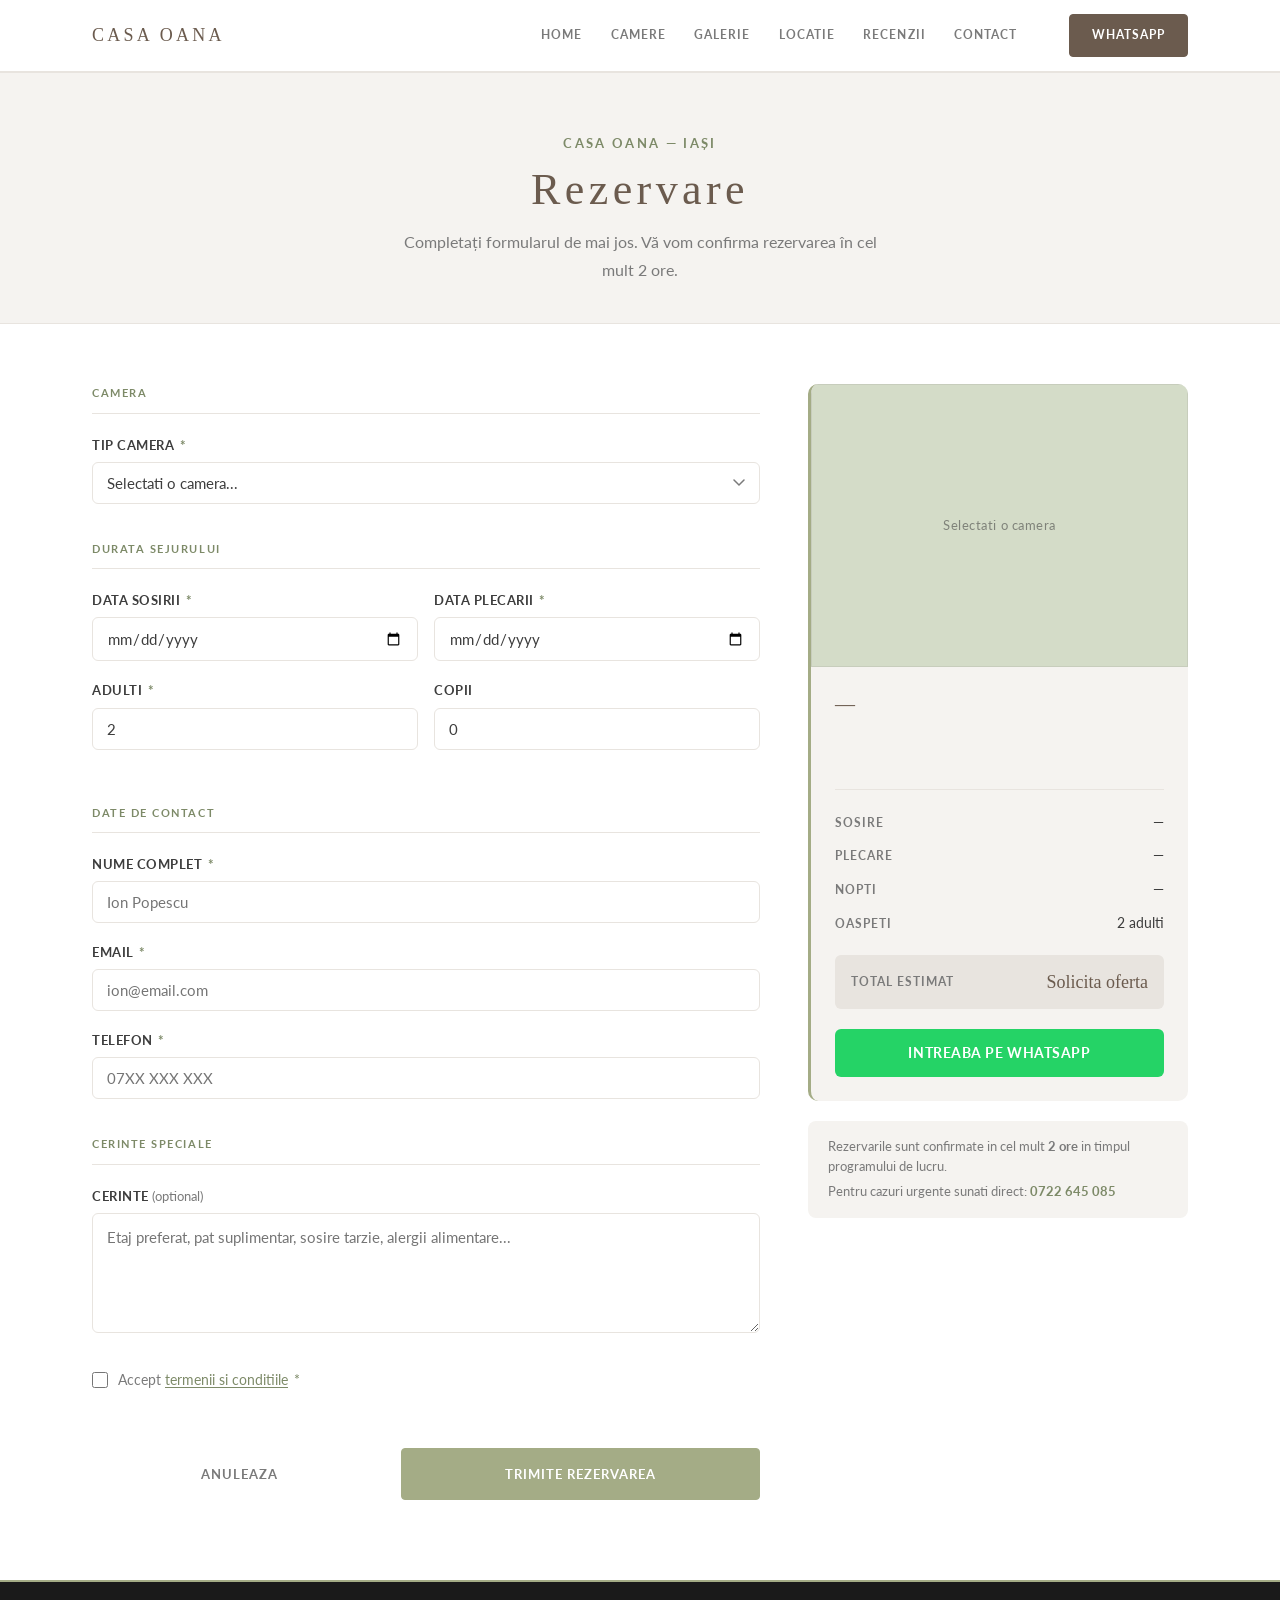
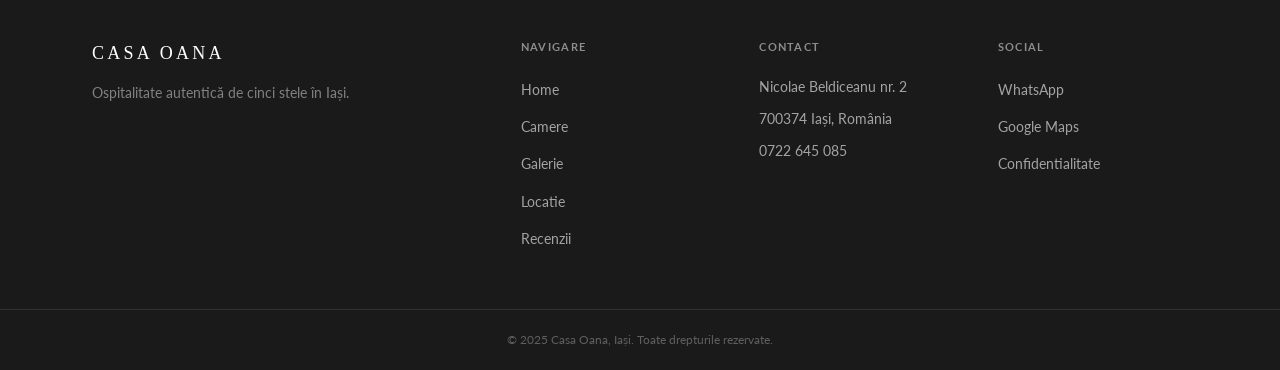
==== rezervare.html @ dd0b431b "Add separate booking page (rezervare.html) Two-column layout: form on the left, sticky summary panel" ====
<!DOCTYPE html>
<html lang="ro">
<head>
    <meta charset="UTF-8">
    <meta name="viewport" content="width=device-width, initial-scale=1.0">
    <title>Rezervare — Casa Oana, Iași</title>
    <meta name="description" content="Rezervați o cameră la Pensiunea Casa Oana din Iași. Completați formularul și vă vom contacta în cel mult 2 ore.">
    <meta name="robots" content="noindex">

    <link rel="preconnect" href="https://fonts.googleapis.com">
    <link rel="preconnect" href="https://fonts.gstatic.com" crossorigin>
    <link href="https://fonts.googleapis.com/css2?family=Lato:wght@300;400;700&display=swap" rel="stylesheet">

    <link rel="stylesheet" href="styles.css">
    <link rel="stylesheet" href="rezervare.css">
</head>
<body class="booking-page">

<!-- ================================================
     HEADER
     ================================================ -->
<header id="header" class="scrolled">
    <div class="header-inner">
        <a href="index.html" class="header-logo">CASA OANA</a>

        <button class="nav-toggle" id="navToggle" aria-label="Deschide meniu" aria-expanded="false">
            <span></span><span></span><span></span>
        </button>

        <nav class="header-nav" id="headerNav" aria-label="Navigare principală">
            <a href="index.html#home"       class="nav-link">Home</a>
            <a href="index.html#camere"     class="nav-link">Camere</a>
            <a href="index.html#galerie"    class="nav-link">Galerie</a>
            <a href="index.html#locatie"    class="nav-link">Locatie</a>
            <a href="index.html#recenzii"   class="nav-link">Recenzii</a>
            <a href="index.html#contact"    class="nav-link">Contact</a>
        </nav>

        <a href="https://wa.me/40722645085" class="btn btn-header"
           target="_blank" rel="noopener noreferrer">
            WhatsApp
        </a>
    </div>
</header>

<!-- ================================================
     PAGE HERO
     ================================================ -->
<section class="booking-hero">
    <div class="container">
        <p class="booking-hero-label">Casa Oana &mdash; Iași</p>
        <h1 class="booking-hero-title">Rezervare</h1>
        <p class="booking-hero-sub">Completați formularul de mai jos. Vă vom confirma rezervarea în cel mult 2 ore.</p>
    </div>
</section>

<!-- ================================================
     MAIN BOOKING LAYOUT
     ================================================ -->
<main class="booking-main">
    <div class="container booking-layout">

        <!-- LEFT: Form -->
        <div class="booking-form-col">
            <form id="bookingForm" class="booking-form-full" novalidate>

                <fieldset class="form-section">
                    <legend class="form-section-legend">Camera</legend>

                    <div class="field-group">
                        <label class="field-label" for="f-room">Tip camera <span class="req">*</span></label>
                        <select id="f-room" name="room" required>
                            <option value="">Selectati o camera...</option>
                            <option value="Cameră Dublă Clasică">Cameră Dublă Clasică</option>
                            <option value="Cameră Dublă Deluxe">Cameră Dublă Deluxe</option>
                            <option value="Cameră Familială">Cameră Familială</option>
                            <option value="Suite Premium">Suite Premium</option>
                        </select>
                        <span class="field-err" role="alert"></span>
                    </div>
                </fieldset>

                <fieldset class="form-section">
                    <legend class="form-section-legend">Durata sejurului</legend>

                    <div class="field-row">
                        <div class="field-group">
                            <label class="field-label" for="f-checkin">Data sosirii <span class="req">*</span></label>
                            <input type="date" id="f-checkin" name="checkin" required>
                            <span class="field-err" role="alert"></span>
                        </div>
                        <div class="field-group">
                            <label class="field-label" for="f-checkout">Data plecarii <span class="req">*</span></label>
                            <input type="date" id="f-checkout" name="checkout" required>
                            <span class="field-err" role="alert"></span>
                        </div>
                    </div>

                    <div class="field-row">
                        <div class="field-group">
                            <label class="field-label" for="f-adults">Adulti <span class="req">*</span></label>
                            <input type="number" id="f-adults" name="adults" min="1" max="6" value="2" required>
                            <span class="field-err" role="alert"></span>
                        </div>
                        <div class="field-group">
                            <label class="field-label" for="f-children">Copii</label>
                            <input type="number" id="f-children" name="children" min="0" max="6" value="0">
                        </div>
                    </div>
                </fieldset>

                <fieldset class="form-section">
                    <legend class="form-section-legend">Date de contact</legend>

                    <div class="field-group">
                        <label class="field-label" for="f-name">Nume complet <span class="req">*</span></label>
                        <input type="text" id="f-name" name="name" placeholder="Ion Popescu" required autocomplete="name">
                        <span class="field-err" role="alert"></span>
                    </div>

                    <div class="field-group">
                        <label class="field-label" for="f-email">Email <span class="req">*</span></label>
                        <input type="email" id="f-email" name="email" placeholder="ion@email.com" required autocomplete="email">
                        <span class="field-err" role="alert"></span>
                    </div>

                    <div class="field-group">
                        <label class="field-label" for="f-phone">Telefon <span class="req">*</span></label>
                        <input type="tel" id="f-phone" name="phone" placeholder="07XX XXX XXX" required autocomplete="tel">
                        <span class="field-err" role="alert"></span>
                    </div>
                </fieldset>

                <fieldset class="form-section">
                    <legend class="form-section-legend">Cerinte speciale</legend>

                    <div class="field-group">
                        <label class="field-label" for="f-requests">Cerinte <span class="opt">(optional)</span></label>
                        <textarea id="f-requests" name="requests" rows="4"
                            placeholder="Etaj preferat, pat suplimentar, sosire tarzie, alergii alimentare..."></textarea>
                    </div>
                </fieldset>

                <div class="field-group field-check">
                    <input type="checkbox" id="f-terms" name="terms" required>
                    <label for="f-terms">
                        Accept <a href="index.html#privacy">termenii si conditiile</a> <span class="req">*</span>
                    </label>
                    <span class="field-err" role="alert"></span>
                </div>

                <div class="booking-form-actions">
                    <a href="index.html" class="btn btn-ghost">Anuleaza</a>
                    <button type="submit" class="btn btn-primary">Trimite Rezervarea</button>
                </div>

            </form>
        </div>

        <!-- RIGHT: Sticky summary -->
        <aside class="booking-summary-col" aria-label="Sumar rezervare">
            <div class="booking-summary" id="bookingSummary">

                <!-- Room visual -->
                <div class="summary-room-visual" id="summaryRoomVisual">
                    <div class="img-placeholder summary-placeholder ph-green-light" id="summaryRoomImg">
                        <span id="summaryRoomImgLabel">Selectati o camera</span>
                    </div>
                </div>

                <div class="summary-body">
                    <h3 class="summary-room-name" id="summaryRoomName">—</h3>
                    <p class="summary-room-desc" id="summaryRoomDesc"></p>

                    <div class="summary-divider"></div>

                    <dl class="summary-details" id="summaryDetails">
                        <div class="summary-row" id="summaryCheckinRow">
                            <dt>Sosire</dt>
                            <dd id="summaryCheckin">—</dd>
                        </div>
                        <div class="summary-row" id="summaryCheckoutRow">
                            <dt>Plecare</dt>
                            <dd id="summaryCheckout">—</dd>
                        </div>
                        <div class="summary-row" id="summaryNightsRow">
                            <dt>Nopti</dt>
                            <dd id="summaryNights">—</dd>
                        </div>
                        <div class="summary-row" id="summaryGuestsRow">
                            <dt>Oaspeti</dt>
                            <dd id="summaryGuests">2 adulti</dd>
                        </div>
                    </dl>

                    <div class="summary-price-row">
                        <span class="summary-price-label">Total estimat</span>
                        <span class="summary-price-value" id="summaryPrice">Solicita oferta</span>
                    </div>

                    <a href="https://wa.me/40722645085" class="btn btn-wa" id="summaryWaBtn"
                       target="_blank" rel="noopener noreferrer">
                        Intreaba pe WhatsApp
                    </a>
                </div>
            </div>

            <div class="summary-note">
                <p>Rezervarile sunt confirmate in cel mult <strong>2 ore</strong> in timpul programului de lucru.</p>
                <p>Pentru cazuri urgente sunati direct: <a href="tel:+40722645085">0722 645 085</a></p>
            </div>
        </aside>

    </div>
</main>

<!-- ================================================
     SUCCESS OVERLAY
     ================================================ -->
<div class="booking-success-overlay" id="bookingSuccess" hidden>
    <div class="booking-success-box">
        <div class="success-mark">&#10003;</div>
        <h2 class="success-heading">Cererea a fost trimisa.</h2>
        <p class="success-body">
            Va multumim. Veti fi contactat in cel mult 2 ore pentru confirmarea rezervarii.
            O fereastra WhatsApp s-a deschis cu detaliile rezervarii.
        </p>
        <a href="index.html" class="btn btn-outline">Inapoi la pagina principala</a>
    </div>
</div>

<!-- ================================================
     FOOTER
     ================================================ -->
<footer id="contact" class="footer">
    <div class="container footer-inner">
        <div class="footer-brand">
            <span class="footer-logo">CASA OANA</span>
            <p class="footer-tagline">Ospitalitate autentică de cinci stele în Iași.</p>
        </div>

        <div class="footer-col">
            <h4 class="footer-heading">Navigare</h4>
            <ul class="footer-links">
                <li><a href="index.html#home">Home</a></li>
                <li><a href="index.html#camere">Camere</a></li>
                <li><a href="index.html#galerie">Galerie</a></li>
                <li><a href="index.html#locatie">Locatie</a></li>
                <li><a href="index.html#recenzii">Recenzii</a></li>
            </ul>
        </div>

        <div class="footer-col">
            <h4 class="footer-heading">Contact</h4>
            <address class="footer-contact-info">
                <p>Nicolae Beldiceanu nr. 2</p>
                <p>700374 Iași, România</p>
                <p><a href="tel:+40722645085">0722 645 085</a></p>
            </address>
        </div>

        <div class="footer-col">
            <h4 class="footer-heading">Social</h4>
            <ul class="footer-links">
                <li>
                    <a href="https://wa.me/40722645085" target="_blank" rel="noopener noreferrer">WhatsApp</a>
                </li>
                <li>
                    <a href="https://maps.google.com/?q=Nicolae+Beldiceanu+2,+Iasi" target="_blank" rel="noopener noreferrer">Google Maps</a>
                </li>
                <li><a href="index.html#privacy">Confidentialitate</a></li>
            </ul>
        </div>
    </div>

    <div class="footer-bottom">
        <div class="container">
            <p>&copy; 2025 Casa Oana, Iași. Toate drepturile rezervate.</p>
        </div>
    </div>
</footer>

<script src="rezervare.js"></script>
</body>
</html>
---- styles.css ----
/* ================================================
   CSS Custom Properties
   ================================================ */
:root {
    /* Colors */
    --white:        #FFFFFF;
    --grey-light:   #F5F3F0;
    --beige:        #E8E4DF;
    --green:        #A4AC86;
    --green-light:  #D4DCC8;
    --green-dark:   #7d8a68;
    --brown:        #6B5B4E;
    --brown-dark:   #4d3f34;
    --text-dark:    #3D3D3D;
    --text-mid:     #7A7A7A;
    --gold:         #D4AF7A;

    /* Typography */
    --font-serif:   Georgia, 'Times New Roman', serif;
    --font-sans:    'Lato', 'Open Sans', sans-serif;

    /* Spacing */
    --section-pad:  100px;
    --container:    1160px;
    --header-h:     72px;

    /* Transitions */
    --ease:         0.3s ease;
}

/* ================================================
   Reset & Base
   ================================================ */
*, *::before, *::after { box-sizing: border-box; margin: 0; padding: 0; }
html { scroll-behavior: smooth; font-size: 16px; }
body {
    font-family: var(--font-sans);
    font-size: 16px;
    line-height: 1.7;
    color: var(--text-dark);
    background: var(--white);
    -webkit-font-smoothing: antialiased;
}
img { max-width: 100%; height: auto; display: block; }
a   { color: inherit; text-decoration: none; }
ul  { list-style: none; }
address { font-style: normal; }
blockquote { quotes: none; }

/* ================================================
   Typography Scale
   ================================================ */
h1 {
    font-family: var(--font-serif);
    font-size: clamp(36px, 5vw, 52px);
    font-weight: 400;
    line-height: 1.1;
    letter-spacing: 0.12em;
    color: var(--brown);
}
h2 {
    font-family: var(--font-serif);
    font-size: clamp(26px, 3.5vw, 36px);
    font-weight: 400;
    line-height: 1.2;
    color: var(--brown);
}
h3 {
    font-family: var(--font-serif);
    font-size: clamp(18px, 2vw, 24px);
    font-weight: 500;
    line-height: 1.3;
    color: var(--brown);
}
h4 {
    font-family: var(--font-sans);
    font-size: 14px;
    font-weight: 700;
    text-transform: uppercase;
    letter-spacing: 0.1em;
    color: var(--text-dark);
}
p { color: var(--text-mid); }

/* Section headings */
.section-heading { text-align: center; }
.section-divider {
    width: 40px;
    height: 1px;
    background: var(--green);
    margin: 20px auto 32px;
}
.section-lead {
    font-size: 17px;
    max-width: 640px;
    margin: 0 auto 56px;
    color: var(--text-mid);
}

/* ================================================
   Layout
   ================================================ */
.container {
    max-width: var(--container);
    margin: 0 auto;
    padding: 0 32px;
}
.section-pad { padding: var(--section-pad) 0; }
.bg-white    { background: var(--white); }
.bg-light    { background: var(--grey-light); }
.text-center { text-align: center; }

/* ================================================
   Buttons
   ================================================ */
.btn {
    display: inline-flex;
    align-items: center;
    justify-content: center;
    gap: 8px;
    font-family: var(--font-sans);
    font-size: 13px;
    font-weight: 700;
    letter-spacing: 0.08em;
    text-transform: uppercase;
    text-decoration: none;
    cursor: pointer;
    border-radius: 4px;
    border: 1px solid transparent;
    padding: 14px 32px;
    transition: background var(--ease), color var(--ease), border-color var(--ease);
    white-space: nowrap;
}

/* Primary: verde natural fill */
.btn-primary {
    background: var(--green);
    color: var(--white);
    border-color: var(--green);
}
.btn-primary:hover {
    background: var(--green-dark);
    border-color: var(--green-dark);
}

/* Outline: verde natural border, transparent fill */
.btn-outline {
    background: transparent;
    color: var(--green);
    border-color: var(--green);
}
.btn-outline:hover {
    background: var(--green-light);
    color: var(--brown);
    border-color: var(--green);
}

/* Ghost: no border, text only */
.btn-ghost {
    background: transparent;
    color: var(--text-mid);
    border-color: transparent;
    padding-left: 0;
    padding-right: 0;
}
.btn-ghost:hover { color: var(--green); }

/* Header button — maro elegant */
.btn-header {
    background: var(--brown);
    color: var(--white);
    border-color: var(--brown);
    padding: 10px 22px;
    font-size: 12px;
    flex-shrink: 0;
}
.btn-header:hover { background: var(--brown-dark); border-color: var(--brown-dark); }

/* CTA section buttons */
.btn-cta-white {
    background: var(--white);
    color: var(--brown);
    border-color: var(--white);
    display: inline-flex;
    align-items: center;
    justify-content: center;
    font-family: var(--font-sans);
    font-size: 13px;
    font-weight: 700;
    letter-spacing: 0.08em;
    text-transform: uppercase;
    padding: 14px 32px;
    border-radius: 4px;
    cursor: pointer;
    transition: background var(--ease), color var(--ease);
}
.btn-cta-white:hover { background: var(--green-light); }

.btn-cta-outline {
    background: transparent;
    color: var(--white);
    border: 1px solid rgba(255,255,255,0.6);
    display: inline-flex;
    align-items: center;
    justify-content: center;
    font-family: var(--font-sans);
    font-size: 13px;
    font-weight: 700;
    letter-spacing: 0.08em;
    text-transform: uppercase;
    padding: 14px 32px;
    border-radius: 4px;
    text-decoration: none;
    transition: border-color var(--ease), background var(--ease);
}
.btn-cta-outline:hover { border-color: var(--white); background: rgba(255,255,255,0.08); }

.btn-full { width: 100%; }

/* ================================================
   Image Placeholders — base + color variants
   ================================================ */
.img-placeholder {
    background: var(--grey-light);
    display: flex;
    align-items: center;
    justify-content: center;
    width: 100%;
    border: 0.5px solid rgba(123,123,123,0.15);
}
.img-placeholder span {
    font-family: var(--font-sans);
    font-size: 16px;
    font-weight: 400;
    color: rgba(0,0,0,0.35);
    letter-spacing: 0.04em;
    user-select: none;
    opacity: 0.7;
    transition: opacity var(--ease);
}
.img-placeholder:hover span { opacity: 0.9; }

/* Color variants */
.ph-green-light { background: #D4DCC8; }
.ph-green-light span { color: rgba(61,61,61,0.8); }

.ph-brown { background: #6B5B4E; }
.ph-brown span { color: rgba(255,255,255,0.8); }

.ph-green { background: #A4AC86; }
.ph-green span { color: rgba(255,255,255,0.85); }

.ph-black { background: #1A1A1A; }
.ph-black span { color: rgba(255,255,255,0.75); }

.ph-black-gold { background: #1A1A1A; }
.ph-black-gold span { color: rgba(212,175,122,0.8); }

/* ================================================
   Header
   ================================================ */
#header {
    position: fixed;
    top: 0; left: 0; right: 0;
    z-index: 900;
    height: var(--header-h);
    background: var(--white);
    border-bottom: 1px solid var(--beige);
    transition: box-shadow var(--ease);
}
#header.scrolled { box-shadow: 0 2px 12px rgba(0,0,0,0.07); }

.header-inner {
    max-width: var(--container);
    margin: 0 auto;
    padding: 0 32px;
    height: 100%;
    display: flex;
    align-items: center;
    gap: 40px;
}

.header-logo {
    font-family: var(--font-serif);
    font-size: 18px;
    font-weight: 400;
    letter-spacing: 0.18em;
    color: var(--brown);
    text-decoration: none;
    flex-shrink: 0;
}

.header-nav {
    display: flex;
    align-items: center;
    gap: 4px;
    margin-left: auto;
}
.header-nav .nav-link {
    font-family: var(--font-sans);
    font-size: 12px;
    font-weight: 700;
    letter-spacing: 0.09em;
    text-transform: uppercase;
    color: var(--text-mid);
    padding: 8px 12px;
    border-radius: 3px;
    transition: color var(--ease), background var(--ease);
}
.header-nav .nav-link:hover,
.header-nav .nav-link.active { color: var(--green); }

/* Mobile toggle */
.nav-toggle {
    display: none;
    flex-direction: column;
    gap: 5px;
    background: none;
    border: none;
    cursor: pointer;
    padding: 8px;
    margin-left: auto;
}
.nav-toggle span {
    display: block;
    width: 22px;
    height: 1.5px;
    background: var(--brown);
    border-radius: 1px;
    transition: all var(--ease);
}
.nav-toggle.open span:nth-child(1) { transform: translateY(6.5px) rotate(45deg); }
.nav-toggle.open span:nth-child(2) { opacity: 0; }
.nav-toggle.open span:nth-child(3) { transform: translateY(-6.5px) rotate(-45deg); }

/* ================================================
   Hero
   ================================================ */
.hero {
    padding-top: calc(var(--header-h) + 72px);
    padding-bottom: 100px;
    background: var(--white);
}
.hero-inner {
    display: grid;
    grid-template-columns: 1fr 480px;
    gap: 80px;
    align-items: center;
}

.hero-label {
    font-size: 12px;
    font-weight: 700;
    letter-spacing: 0.15em;
    text-transform: uppercase;
    color: var(--gold);
    margin-bottom: 20px;
}
.hero-title {
    margin-bottom: 16px;
}
.hero-subtitle {
    font-family: var(--font-serif);
    font-size: clamp(17px, 2vw, 22px);
    font-weight: 400;
    color: var(--text-mid);
    margin-bottom: 24px;
    line-height: 1.5;
}
.hero-desc {
    font-size: 16px;
    color: var(--text-mid);
    margin-bottom: 40px;
    max-width: 460px;
}
.hero-actions {
    display: flex;
    align-items: center;
    gap: 24px;
    margin-bottom: 48px;
}

.hero-rating {
    display: flex;
    align-items: baseline;
    gap: 10px;
    padding-top: 32px;
    border-top: 1px solid var(--beige);
    max-width: 320px;
}
.rating-number {
    font-family: var(--font-serif);
    font-size: 48px;
    font-weight: 400;
    color: var(--green);
    line-height: 1;
}
.rating-slash {
    font-family: var(--font-serif);
    font-size: 22px;
    color: var(--text-mid);
}
.rating-meta {
    display: flex;
    flex-direction: column;
    gap: 2px;
}
.rating-label {
    font-size: 13px;
    color: var(--text-mid);
}

.hero-placeholder {
    aspect-ratio: 5/4;
    border-radius: 2px;
}

/* ================================================
   Welcome — verde deschis background
   ================================================ */
.welcome {
    background: var(--green-light);
}
.welcome-inner {
    max-width: 800px;
    margin: 0 auto;
    text-align: center;
}
.welcome .section-heading {
    color: var(--green);
}
.welcome-divider {
    width: 40px;
    height: 1px;
    background: var(--green);
    margin: 20px auto 40px;
}
.welcome-body {
    text-align: left;
    display: flex;
    flex-direction: column;
    gap: 20px;
}
.welcome-body p { font-size: 16px; line-height: 1.8; color: var(--text-dark); }

/* ================================================
   Rooms
   ================================================ */
.rooms-grid {
    display: grid;
    grid-template-columns: repeat(2, 1fr);
    gap: 48px;
    margin-top: 8px;
}

.room-card {
    background: var(--white);
    border: 1px solid var(--green-light);
    transition: border-color var(--ease), box-shadow var(--ease);
}
.room-card:hover {
    border-color: var(--green);
    box-shadow: 0 4px 20px rgba(164,172,134,0.15);
}

.room-placeholder { aspect-ratio: 10/7; }

.room-body { padding: 28px 28px 32px; }
.room-name {
    font-family: var(--font-serif);
    font-size: 20px;
    font-weight: 500;
    color: var(--green);
    margin-bottom: 14px;
    letter-spacing: 0.02em;
}
.room-desc {
    font-size: 15px;
    color: var(--text-mid);
    line-height: 1.75;
    margin-bottom: 20px;
}

.room-facilities {
    list-style: none;
    display: flex;
    flex-direction: column;
    gap: 6px;
    margin-bottom: 28px;
    padding-top: 18px;
    border-top: 1px solid var(--green-light);
}
.room-facilities li {
    font-size: 13px;
    color: var(--text-mid);
    padding-left: 14px;
    position: relative;
}
.room-facilities li::before {
    content: '';
    position: absolute;
    left: 0;
    top: 9px;
    width: 4px;
    height: 1px;
    background: var(--green);
}

.room-footer {
    display: flex;
    align-items: center;
    justify-content: space-between;
    gap: 16px;
    padding-top: 20px;
    border-top: 1px solid var(--green-light);
}
.room-price {
    font-family: var(--font-serif);
    font-size: 15px;
    color: var(--text-mid);
}

/* ================================================
   Gallery — alb
   ================================================ */
.galerie {
    background: var(--white);
}
.gallery-grid {
    display: grid;
    grid-template-columns: repeat(3, 1fr);
    gap: 20px;
}

.gallery-item {
    position: relative;
    cursor: pointer;
    overflow: hidden;
    border: 1px solid var(--beige);
}
.gallery-item:focus { outline: 2px solid var(--green); outline-offset: 2px; }
.gallery-placeholder { aspect-ratio: 4/3; }

.gallery-overlay {
    position: absolute;
    inset: 0;
    background: rgba(164,172,134,0);
    display: flex;
    align-items: center;
    justify-content: center;
    transition: background var(--ease);
}
.gallery-zoom {
    color: var(--white);
    font-size: 32px;
    font-weight: 300;
    opacity: 0;
    transition: opacity var(--ease);
    line-height: 1;
}
.gallery-item:hover .gallery-overlay { background: rgba(164,172,134,0.6); }
.gallery-item:hover .gallery-zoom    { opacity: 1; }

/* ================================================
   Facilities — verde borduri
   ================================================ */
.amenities-grid {
    display: grid;
    grid-template-columns: repeat(3, 1fr);
    gap: 0;
    border-top: 0.5px solid var(--green);
    border-left: 0.5px solid var(--green);
}
.amenity-card {
    padding: 28px 24px;
    border-bottom: 0.5px solid var(--green);
    border-right: 0.5px solid var(--green);
    transition: background var(--ease);
}
.amenity-card:hover { background: var(--green-light); }
.amenity-name {
    font-size: 13px;
    font-weight: 700;
    text-transform: uppercase;
    letter-spacing: 0.08em;
    color: var(--green);
    margin-bottom: 8px;
}
.amenity-desc { font-size: 14px; color: var(--text-mid); line-height: 1.6; }

/* ================================================
   Location
   ================================================ */
.location-grid {
    display: grid;
    grid-template-columns: 1fr 1fr;
    gap: 64px;
    align-items: start;
}
.location-info { display: flex; flex-direction: column; gap: 36px; }
.location-heading {
    font-family: var(--font-serif);
    font-size: 18px;
    font-weight: 500;
    color: var(--brown);
    margin-bottom: 12px;
    letter-spacing: 0.02em;
}
.location-address p { font-size: 15px; color: var(--text-mid); margin-bottom: 6px; }
.location-phone a { color: var(--brown); font-weight: 700; font-size: 16px; }
.location-hours  { font-size: 13px; color: var(--text-mid); }

.distances-list { display: flex; flex-direction: column; gap: 0; }
.distances-list li {
    display: flex;
    justify-content: space-between;
    align-items: center;
    padding: 10px 0;
    border-bottom: 1px solid var(--beige);
    font-size: 14px;
}
.dist-place { color: var(--text-mid); }
.dist-value { font-weight: 700; color: var(--brown); }

.location-map-btn { align-self: flex-start; }

.location-map {
    border: 1px solid var(--beige);
    overflow: hidden;
    height: 420px;
}
.location-map iframe { width: 100%; height: 100%; border: none; display: block; }

/* ================================================
   Reviews — verde deschis carduri
   ================================================ */
.reviews-grid {
    display: grid;
    grid-template-columns: repeat(2, 1fr);
    gap: 24px;
}
.review-card {
    background: var(--green-light);
    padding: 32px;
    transition: box-shadow var(--ease);
}
.review-card:hover { box-shadow: 0 2px 16px rgba(164,172,134,0.2); }

.review-stars {
    color: var(--green);
    font-size: 16px;
    letter-spacing: 2px;
    margin-bottom: 16px;
}
.review-text {
    font-family: var(--font-serif);
    font-size: 15px;
    color: var(--brown);
    line-height: 1.75;
    font-style: italic;
    margin-bottom: 20px;
}
.review-author {
    font-size: 13px;
    font-weight: 700;
    text-transform: uppercase;
    letter-spacing: 0.08em;
    color: var(--text-mid);
}

/* ================================================
   CTA Section — verde natural background
   ================================================ */
.cta-section {
    background: var(--green);
    padding: 80px 32px;
}
.cta-inner { text-align: center; max-width: var(--container); margin: 0 auto; }
.cta-heading {
    font-family: var(--font-serif);
    font-size: clamp(24px, 3.5vw, 36px);
    font-weight: 400;
    color: var(--white);
    margin-bottom: 16px;
}
.cta-sub {
    font-size: 16px;
    color: rgba(255,255,255,0.82);
    margin-bottom: 40px;
    max-width: 560px;
    margin-left: auto;
    margin-right: auto;
}
.cta-actions {
    display: flex;
    gap: 16px;
    justify-content: center;
    flex-wrap: wrap;
}

/* ================================================
   Footer — negru, bordura verde
   ================================================ */
.footer {
    background: #1A1A1A;
    border-top: 2px solid var(--green);
}
.footer-inner {
    display: grid;
    grid-template-columns: 2fr 1fr 1fr 1fr;
    gap: 48px;
    padding-top: 56px;
    padding-bottom: 48px;
}
.footer-logo {
    font-family: var(--font-serif);
    font-size: 18px;
    font-weight: 400;
    letter-spacing: 0.18em;
    color: var(--white);
    display: block;
    margin-bottom: 12px;
}
.footer-tagline { font-size: 14px; color: rgba(255,255,255,0.45); }

.footer-heading {
    font-size: 11px;
    font-weight: 700;
    letter-spacing: 0.12em;
    text-transform: uppercase;
    color: rgba(255,255,255,0.5);
    margin-bottom: 18px;
}
.footer-links li { margin-bottom: 10px; }
.footer-links a {
    font-size: 14px;
    color: rgba(255,255,255,0.6);
    transition: color var(--ease);
}
.footer-links a:hover { color: var(--white); }
.footer-contact-info p { font-size: 14px; color: rgba(255,255,255,0.6); margin-bottom: 8px; }
.footer-contact-info a { color: rgba(255,255,255,0.6); transition: color var(--ease); }
.footer-contact-info a:hover { color: var(--white); }

.footer-bottom {
    border-top: 1px solid rgba(255,255,255,0.1);
    padding: 20px 32px;
}
.footer-bottom p {
    font-size: 12px;
    color: rgba(255,255,255,0.3);
    max-width: var(--container);
    margin: 0 auto;
    text-align: center;
}

/* ================================================
   Booking Modal
   ================================================ */
.modal-overlay {
    position: fixed;
    inset: 0;
    background: rgba(0,0,0,0.5);
    z-index: 1000;
    display: flex;
    align-items: center;
    justify-content: center;
    padding: 20px;
    opacity: 0;
    pointer-events: none;
    transition: opacity var(--ease);
}
.modal-overlay.active {
    opacity: 1;
    pointer-events: all;
}

.modal-box {
    background: var(--white);
    max-width: 500px;
    width: 100%;
    max-height: 92vh;
    overflow-y: auto;
    padding: 48px 40px;
    position: relative;
    transform: translateY(16px);
    transition: transform var(--ease);
}
.modal-overlay.active .modal-box { transform: translateY(0); }

.modal-close {
    position: absolute;
    top: 16px; right: 20px;
    background: none;
    border: none;
    font-size: 28px;
    cursor: pointer;
    color: var(--text-mid);
    line-height: 1;
    transition: color var(--ease);
    padding: 4px 8px;
}
.modal-close:hover { color: var(--green); }

.modal-heading {
    font-family: var(--font-serif);
    font-size: 26px;
    font-weight: 400;
    color: var(--brown);
    letter-spacing: 0.06em;
    margin-bottom: 6px;
}
.modal-sub {
    font-size: 14px;
    color: var(--text-mid);
    margin-bottom: 32px;
}

/* Form fields */
.booking-form { display: flex; flex-direction: column; gap: 20px; }
.field-group  { display: flex; flex-direction: column; gap: 6px; }
.field-row    { display: grid; grid-template-columns: 1fr 1fr; gap: 16px; }

.field-label {
    font-size: 12px;
    font-weight: 700;
    text-transform: uppercase;
    letter-spacing: 0.08em;
    color: var(--text-dark);
}
.req { color: #b33; }
.opt { color: var(--text-mid); font-weight: 400; text-transform: none; letter-spacing: 0; }

.field-group input,
.field-group select,
.field-group textarea {
    font-family: var(--font-sans);
    font-size: 15px;
    color: var(--text-dark);
    padding: 11px 14px;
    border: 1px solid var(--beige);
    background: var(--white);
    border-radius: 2px;
    transition: border-color var(--ease);
    appearance: auto;
}
.field-group input:focus,
.field-group select:focus,
.field-group textarea:focus {
    outline: none;
    border-color: var(--green);
}
.field-group input.is-error,
.field-group select.is-error { border-color: #b33; }

.field-err {
    font-size: 12px;
    color: #b33;
    display: none;
}
.field-err.visible { display: block; }

.field-check {
    flex-direction: row;
    align-items: flex-start;
    gap: 10px;
}
.field-check input[type="checkbox"] {
    margin-top: 2px;
    width: 16px;
    height: 16px;
    accent-color: var(--green);
    flex-shrink: 0;
    padding: 0;
    border: none;
}
.field-check .field-label {
    font-weight: 400;
    text-transform: none;
    letter-spacing: 0;
    font-size: 14px;
}
.field-check .field-label a { color: var(--green); text-decoration: underline; }
.field-check .field-err { display: block; width: 100%; }

.modal-actions {
    display: flex;
    flex-direction: column;
    gap: 10px;
    padding-top: 8px;
}

/* Success state */
.modal-success {
    text-align: center;
    padding: 24px 0;
}
.success-mark {
    width: 56px;
    height: 56px;
    border: 1px solid var(--green);
    border-radius: 50%;
    display: flex;
    align-items: center;
    justify-content: center;
    margin: 0 auto 24px;
    font-size: 22px;
    color: var(--green);
}
.success-heading {
    font-family: var(--font-serif);
    font-size: 22px;
    font-weight: 400;
    color: var(--brown);
    margin-bottom: 12px;
}
.success-body {
    font-size: 15px;
    color: var(--text-mid);
    margin-bottom: 28px;
}

/* ================================================
   Gallery Lightbox
   ================================================ */
.lightbox {
    position: fixed;
    inset: 0;
    background: rgba(0,0,0,0.92);
    z-index: 1100;
    display: flex;
    align-items: center;
    justify-content: center;
    padding: 32px;
}
.lightbox[hidden] { display: none; }

.lightbox-content {
    max-width: 800px;
    width: 100%;
    text-align: center;
}
.lightbox-placeholder {
    background: #1e1e1e;
    aspect-ratio: 4/3;
    max-height: 70vh;
}
.lightbox-placeholder span { color: rgba(255,255,255,0.15); }

.lightbox-counter {
    font-size: 13px;
    color: rgba(255,255,255,0.4);
    margin-top: 16px;
    letter-spacing: 0.05em;
}

.lightbox-close {
    position: absolute;
    top: 20px; right: 24px;
    background: none;
    border: none;
    color: rgba(255,255,255,0.7);
    font-size: 36px;
    cursor: pointer;
    line-height: 1;
    transition: color var(--ease);
}
.lightbox-close:hover { color: var(--white); }

.lightbox-nav {
    position: absolute;
    top: 50%; transform: translateY(-50%);
    background: none;
    border: 1px solid rgba(255,255,255,0.2);
    color: rgba(255,255,255,0.7);
    font-size: 36px;
    width: 52px;
    height: 52px;
    cursor: pointer;
    display: flex;
    align-items: center;
    justify-content: center;
    transition: all var(--ease);
    border-radius: 2px;
}
.lightbox-nav:hover { border-color: rgba(255,255,255,0.6); color: var(--white); }
.lightbox-prev { left: 20px; }
.lightbox-next { right: 20px; }

/* ================================================
   Scroll Animations
   ================================================ */
.fade-in {
    opacity: 0;
    transform: translateY(20px);
    transition: opacity 0.6s ease, transform 0.6s ease;
}
.fade-in.visible { opacity: 1; transform: translateY(0); }

/* ================================================
   Responsive — Tablet (≤1024px)
   ================================================ */
@media (max-width: 1024px) {
    :root { --section-pad: 72px; }

    .hero-inner { grid-template-columns: 1fr 380px; gap: 48px; }
    .footer-inner { grid-template-columns: 1fr 1fr; gap: 40px; }
    .location-grid { grid-template-columns: 1fr 1fr; gap: 40px; }
}

/* ================================================
   Responsive — Mobile (≤768px)
   ================================================ */
@media (max-width: 768px) {
    :root { --section-pad: 56px; --header-h: 64px; }

    /* Header mobile */
    .header-nav {
        display: none;
        position: fixed;
        top: var(--header-h);
        left: 0; right: 0;
        background: var(--white);
        flex-direction: column;
        padding: 16px;
        border-bottom: 1px solid var(--beige);
        box-shadow: 0 8px 24px rgba(0,0,0,0.1);
        gap: 2px;
        margin-left: 0;
    }
    .header-nav.open { display: flex; }
    .header-nav .nav-link { padding: 12px 16px; width: 100%; }
    .nav-toggle { display: flex; }
    .btn-header { padding: 8px 16px; font-size: 11px; }

    /* Hero */
    .hero-inner {
        grid-template-columns: 1fr;
        gap: 40px;
    }
    .hero-visual { order: -1; }
    .hero-placeholder { aspect-ratio: 16/9; }
    .hero-actions { flex-wrap: wrap; }
    .hero-rating { max-width: none; }

    /* Rooms */
    .rooms-grid { grid-template-columns: 1fr; gap: 32px; }
    .room-footer { flex-direction: column; align-items: stretch; }
    .room-footer .btn { justify-content: center; }

    /* Gallery */
    .gallery-grid { grid-template-columns: repeat(2, 1fr); gap: 12px; }

    /* Amenities */
    .amenities-grid { grid-template-columns: repeat(2, 1fr); }

    /* Location */
    .location-grid { grid-template-columns: 1fr; gap: 40px; }
    .location-map  { height: 300px; }

    /* Reviews */
    .reviews-grid { grid-template-columns: 1fr; }

    /* CTA */
    .cta-actions { flex-direction: column; align-items: center; }
    .btn-cta-white,
    .btn-cta-outline { width: 100%; max-width: 320px; }

    /* Footer */
    .footer-inner { grid-template-columns: 1fr 1fr; gap: 32px; padding-top: 40px; }

    /* Modal */
    .modal-box { padding: 32px 24px; }
    .field-row { grid-template-columns: 1fr; }
}

/* ================================================
   Responsive — Small mobile (≤480px)
   ================================================ */
@media (max-width: 480px) {
    .amenities-grid { grid-template-columns: 1fr; }
    .gallery-grid   { grid-template-columns: 1fr; }
    .footer-inner   { grid-template-columns: 1fr; }
}
---- rezervare.css ----
/* ================================================
   Booking Page — rezervare.css
   Extends styles.css (loaded after it)
   ================================================ */

/* Force header always styled (no transparent state on this page) */
.booking-page #header {
    background: var(--white);
    box-shadow: 0 1px 0 var(--beige);
}

/* ================================================
   Page Hero
   ================================================ */
.booking-hero {
    background: var(--grey-light);
    padding: 60px 0 40px;
    margin-top: var(--header-h);
    border-bottom: 1px solid var(--beige);
    text-align: center;
}

.booking-hero-label {
    font-size: 13px;
    font-weight: 700;
    letter-spacing: 0.18em;
    text-transform: uppercase;
    color: var(--green-dark);
    margin-bottom: 12px;
}

.booking-hero-title {
    font-family: var(--font-serif);
    font-size: clamp(30px, 4vw, 44px);
    font-weight: 400;
    letter-spacing: 0.1em;
    color: var(--brown);
    margin-bottom: 14px;
}

.booking-hero-sub {
    font-size: 16px;
    color: var(--text-mid);
    max-width: 480px;
    margin: 0 auto;
}

/* ================================================
   Two-Column Layout
   ================================================ */
.booking-main {
    padding: 60px 0 80px;
    background: var(--white);
}

.booking-layout {
    display: grid;
    grid-template-columns: 1fr 380px;
    gap: 48px;
    align-items: start;
}

/* ================================================
   Form Column
   ================================================ */
.booking-form-col {
    min-width: 0;
}

.booking-form-full {
    display: flex;
    flex-direction: column;
    gap: 0;
}

/* Fieldset sections */
.form-section {
    border: none;
    padding: 0;
    margin: 0 0 36px;
}

.form-section-legend {
    font-family: var(--font-sans);
    font-size: 11px;
    font-weight: 700;
    text-transform: uppercase;
    letter-spacing: 0.14em;
    color: var(--green-dark);
    padding: 0;
    margin-bottom: 20px;
    display: block;
    width: 100%;
    border-bottom: 1px solid var(--beige);
    padding-bottom: 10px;
}

/* Field group */
.field-group {
    display: flex;
    flex-direction: column;
    gap: 6px;
    margin-bottom: 18px;
}

.field-group:last-child { margin-bottom: 0; }

.field-label {
    font-size: 13px;
    font-weight: 700;
    letter-spacing: 0.04em;
    color: var(--text-dark);
}

.req { color: var(--green-dark); margin-left: 2px; }
.opt { font-weight: 400; color: var(--text-mid); }

/* Inputs */
.booking-form-full input[type="text"],
.booking-form-full input[type="email"],
.booking-form-full input[type="tel"],
.booking-form-full input[type="number"],
.booking-form-full input[type="date"],
.booking-form-full select,
.booking-form-full textarea {
    width: 100%;
    padding: 11px 14px;
    font-family: var(--font-sans);
    font-size: 15px;
    color: var(--text-dark);
    background: var(--white);
    border: 1px solid var(--beige);
    border-radius: 6px;
    outline: none;
    transition: border-color var(--ease), box-shadow var(--ease);
    -webkit-appearance: none;
    appearance: none;
}

.booking-form-full select {
    background-image: url("data:image/svg+xml,%3Csvg xmlns='http://www.w3.org/2000/svg' width='12' height='8' viewBox='0 0 12 8'%3E%3Cpath d='M1 1l5 5 5-5' stroke='%237A7A7A' stroke-width='1.5' fill='none' stroke-linecap='round'/%3E%3C/svg%3E");
    background-repeat: no-repeat;
    background-position: right 14px center;
    padding-right: 36px;
    cursor: pointer;
}

.booking-form-full input:focus,
.booking-form-full select:focus,
.booking-form-full textarea:focus {
    border-color: var(--green);
    box-shadow: 0 0 0 3px rgba(164,172,134,0.18);
}

.booking-form-full input.is-error,
.booking-form-full select.is-error,
.booking-form-full textarea.is-error {
    border-color: #c0392b;
}

.booking-form-full textarea {
    resize: vertical;
    min-height: 100px;
    line-height: 1.6;
}

/* Field row (2 columns) */
.field-row {
    display: grid;
    grid-template-columns: 1fr 1fr;
    gap: 16px;
}

/* Error messages */
.field-err {
    font-size: 12px;
    color: #c0392b;
    min-height: 16px;
    display: none;
}

.field-err.visible { display: block; }

/* Checkbox */
.field-check {
    flex-direction: row;
    align-items: flex-start;
    gap: 10px;
    flex-wrap: wrap;
    margin-bottom: 28px;
}

.field-check input[type="checkbox"] {
    width: 16px;
    height: 16px;
    margin-top: 3px;
    flex-shrink: 0;
    accent-color: var(--green-dark);
}

.field-check label {
    font-size: 14px;
    color: var(--text-mid);
    flex: 1;
    line-height: 1.5;
}

.field-check label a {
    color: var(--green-dark);
    text-decoration: underline;
    text-underline-offset: 2px;
}

.field-check .field-err {
    flex-basis: 100%;
    margin-left: 26px;
}

/* Form action buttons */
.booking-form-actions {
    display: flex;
    gap: 14px;
    margin-top: 4px;
}

.booking-form-actions .btn {
    flex: 1;
    justify-content: center;
    text-align: center;
}

/* ================================================
   Summary Column (sticky)
   ================================================ */
.booking-summary-col {
    position: sticky;
    top: calc(var(--header-h) + 24px);
    display: flex;
    flex-direction: column;
    gap: 20px;
}

.booking-summary {
    background: var(--grey-light);
    border-radius: 10px;
    border-left: 3px solid var(--green);
    overflow: hidden;
}

/* Room visual in summary */
.summary-room-visual {
    width: 100%;
    aspect-ratio: 4 / 3;
    overflow: hidden;
}

.summary-placeholder {
    width: 100%;
    height: 100%;
    min-height: 180px;
    border-radius: 0;
    transition: background var(--ease);
}

.summary-placeholder span {
    font-size: 13px;
}

/* Summary body */
.summary-body {
    padding: 24px;
}

.summary-room-name {
    font-family: var(--font-serif);
    font-size: 20px;
    font-weight: 400;
    color: var(--brown);
    margin-bottom: 8px;
    min-height: 28px;
    transition: color var(--ease);
}

.summary-room-desc {
    font-size: 13px;
    color: var(--text-mid);
    line-height: 1.6;
    min-height: 42px;
    margin-bottom: 0;
}

.summary-divider {
    height: 1px;
    background: var(--beige);
    margin: 20px 0;
}

/* Details list */
.summary-details {
    display: flex;
    flex-direction: column;
    gap: 10px;
    margin-bottom: 20px;
}

.summary-row {
    display: flex;
    justify-content: space-between;
    align-items: baseline;
    gap: 8px;
}

.summary-row dt {
    font-size: 12px;
    font-weight: 700;
    text-transform: uppercase;
    letter-spacing: 0.08em;
    color: var(--text-mid);
    flex-shrink: 0;
}

.summary-row dd {
    font-size: 14px;
    color: var(--text-dark);
    text-align: right;
    margin: 0;
}

/* Price */
.summary-price-row {
    display: flex;
    justify-content: space-between;
    align-items: center;
    background: var(--beige);
    border-radius: 6px;
    padding: 12px 16px;
    margin-bottom: 20px;
}

.summary-price-label {
    font-size: 12px;
    font-weight: 700;
    text-transform: uppercase;
    letter-spacing: 0.08em;
    color: var(--text-mid);
}

.summary-price-value {
    font-family: var(--font-serif);
    font-size: 18px;
    color: var(--brown);
    font-weight: 400;
}

/* WhatsApp button in summary */
.btn-wa {
    display: block;
    width: 100%;
    text-align: center;
    background: #25d366;
    color: #fff;
    font-size: 14px;
    font-weight: 700;
    letter-spacing: 0.04em;
    padding: 11px 20px;
    border-radius: 6px;
    transition: background var(--ease), transform var(--ease);
}

.btn-wa:hover {
    background: #1ebe5d;
    transform: translateY(-1px);
}

/* Summary note */
.summary-note {
    background: var(--grey-light);
    border-radius: 8px;
    padding: 16px 20px;
    display: flex;
    flex-direction: column;
    gap: 6px;
}

.summary-note p {
    font-size: 13px;
    color: var(--text-mid);
    line-height: 1.5;
    margin: 0;
}

.summary-note a {
    color: var(--green-dark);
    font-weight: 700;
}

/* ================================================
   Success Overlay
   ================================================ */
.booking-success-overlay {
    position: fixed;
    inset: 0;
    background: rgba(0,0,0,0.55);
    z-index: 900;
    display: flex;
    align-items: center;
    justify-content: center;
    padding: 24px;
}

.booking-success-overlay[hidden] { display: none; }

.booking-success-box {
    background: var(--white);
    border-radius: 12px;
    padding: 48px 40px;
    max-width: 440px;
    width: 100%;
    text-align: center;
    box-shadow: 0 20px 60px rgba(0,0,0,0.2);
}

.success-mark {
    width: 60px;
    height: 60px;
    background: var(--green);
    color: var(--white);
    border-radius: 50%;
    font-size: 28px;
    display: flex;
    align-items: center;
    justify-content: center;
    margin: 0 auto 24px;
}

.success-heading {
    font-family: var(--font-serif);
    font-size: 26px;
    color: var(--brown);
    margin-bottom: 14px;
}

.success-body {
    font-size: 15px;
    color: var(--text-mid);
    line-height: 1.7;
    margin-bottom: 28px;
}

/* ================================================
   Responsive
   ================================================ */
@media (max-width: 900px) {
    .booking-layout {
        grid-template-columns: 1fr;
    }

    .booking-summary-col {
        position: static;
        order: -1; /* show summary above form on mobile */
    }

    .summary-room-visual {
        aspect-ratio: 16 / 7;
    }
}

@media (max-width: 600px) {
    .booking-hero {
        padding: 40px 0 28px;
    }

    .booking-main {
        padding: 36px 0 56px;
    }

    .field-row {
        grid-template-columns: 1fr;
    }

    .booking-form-actions {
        flex-direction: column-reverse;
    }

    .booking-success-box {
        padding: 36px 24px;
    }
}
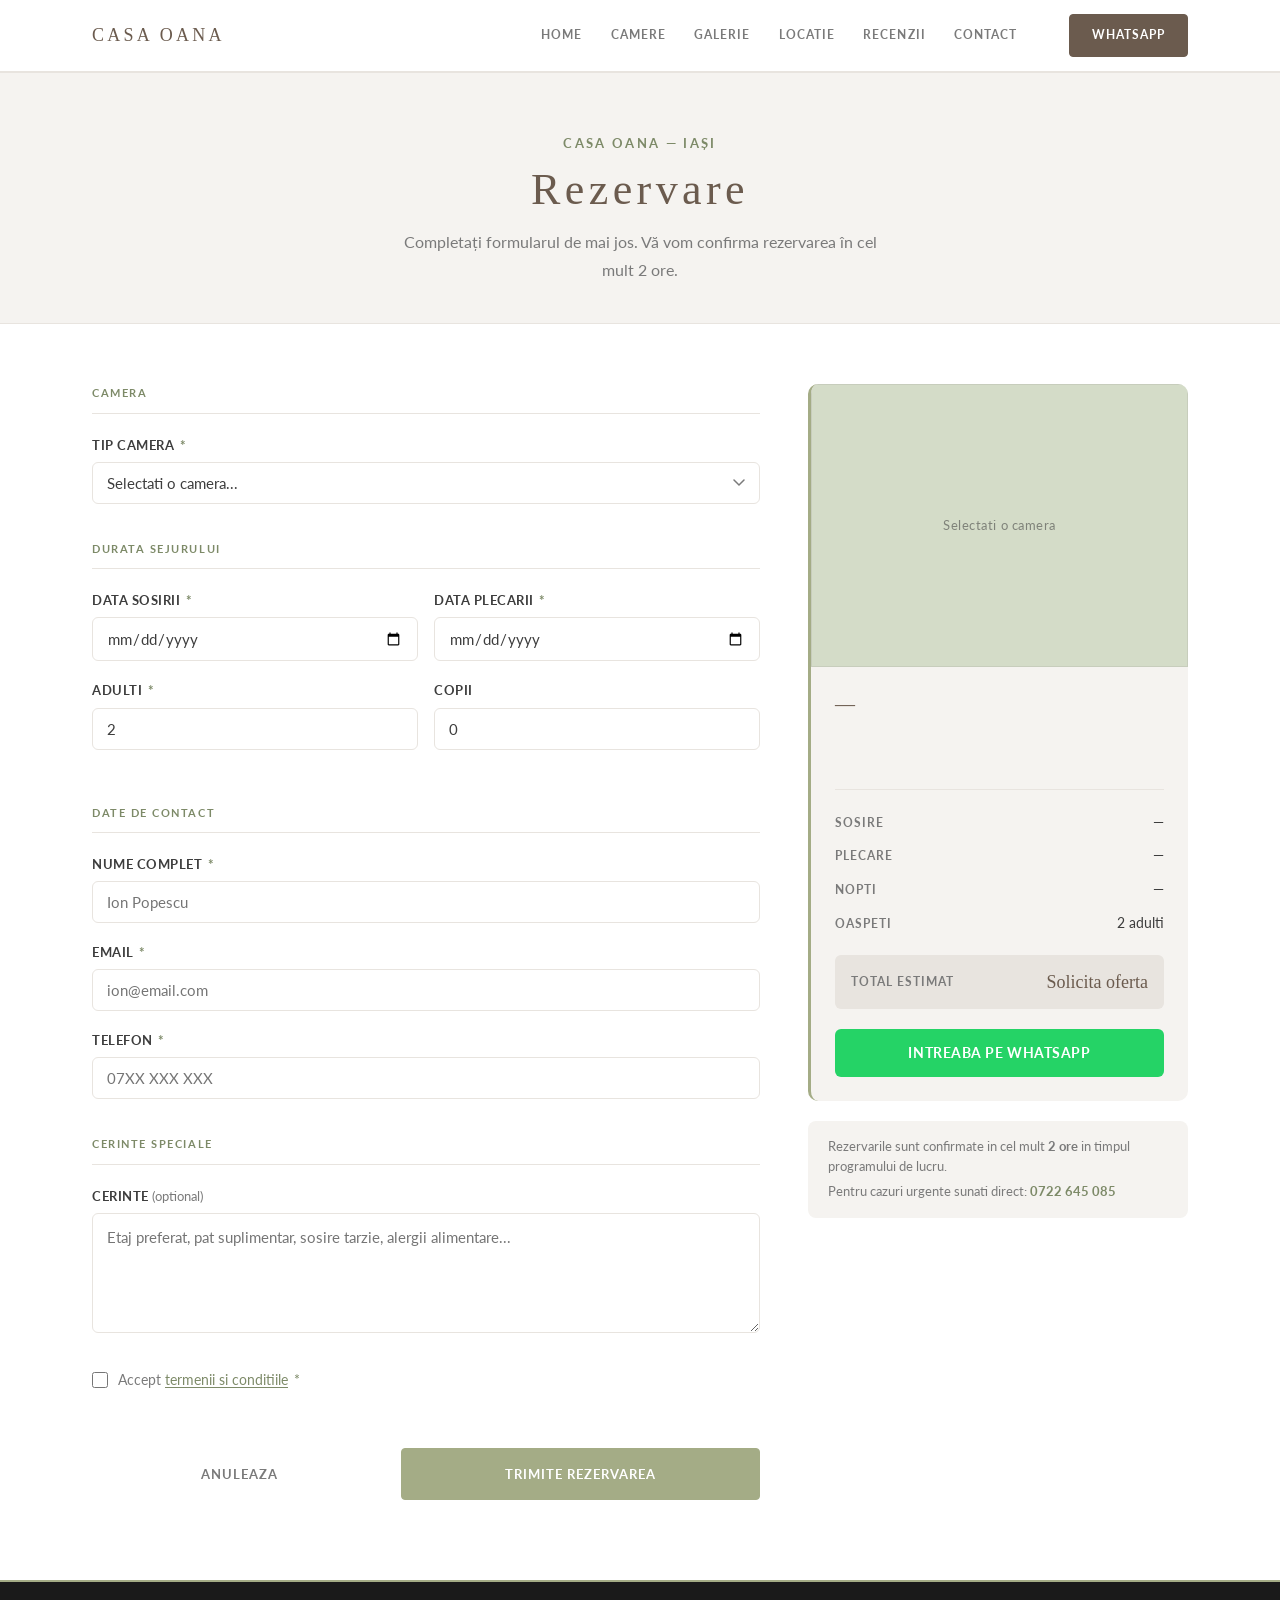
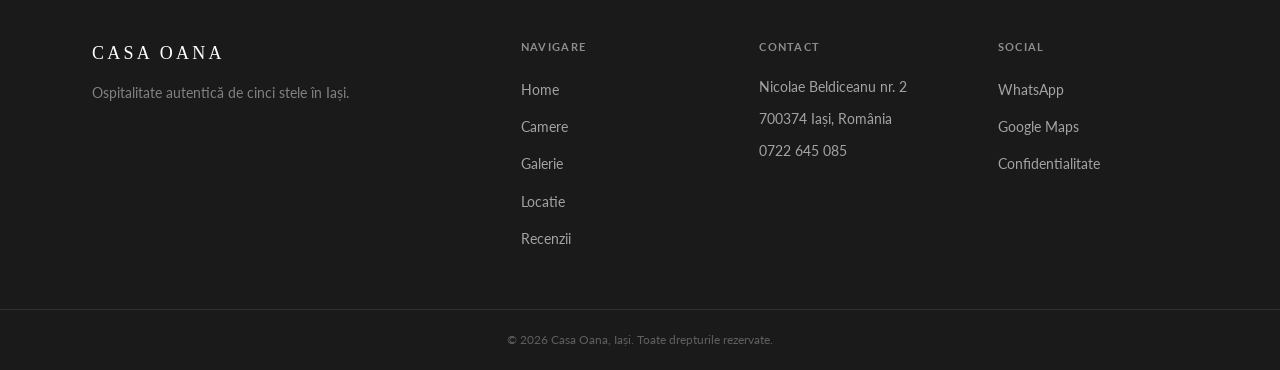
==== commit e9a14a09: "Add demo banner, fix font rendering, update copyright to 2026 - Demo banner: fullscreen overlay on f" ====
--- a/rezervare.html
+++ b/rezervare.html
@@ -275,7 +275,7 @@
 
     <div class="footer-bottom">
         <div class="container">
-            <p>&copy; 2025 Casa Oana, Iași. Toate drepturile rezervate.</p>
+            <p>&copy; 2026 Casa Oana, Iași. Toate drepturile rezervate.</p>
         </div>
     </div>
 </footer>
--- a/styles.css
+++ b/styles.css
@@ -40,6 +40,9 @@
     color: var(--text-dark);
     background: var(--white);
     -webkit-font-smoothing: antialiased;
+    -moz-osx-font-smoothing: grayscale;
+    text-rendering: optimizeLegibility;
+    font-feature-settings: "kern" 1;
 }
 img { max-width: 100%; height: auto; display: block; }
 a   { color: inherit; text-decoration: none; }
@@ -1082,3 +1085,124 @@
     .gallery-grid   { grid-template-columns: 1fr; }
     .footer-inner   { grid-template-columns: 1fr; }
 }
+
+/* ================================================
+   Demo Banner
+   ================================================ */
+.demo-banner {
+    position: fixed;
+    inset: 0;
+    z-index: 9999;
+    display: flex;
+    align-items: center;
+    justify-content: center;
+    padding: 24px;
+    background: rgba(26, 26, 26, 0.97);
+    animation: demoBannerIn 0.5s ease both;
+}
+
+.demo-banner.demo-hiding {
+    animation: demoBannerOut 0.4s ease both;
+}
+
+.demo-banner.demo-hidden {
+    display: none;
+}
+
+@keyframes demoBannerIn {
+    from { opacity: 0; }
+    to   { opacity: 1; }
+}
+
+@keyframes demoBannerOut {
+    from { opacity: 1; }
+    to   { opacity: 0; }
+}
+
+.demo-banner-content {
+    position: relative;
+    max-width: 600px;
+    width: 100%;
+    text-align: center;
+    padding: 0 16px;
+}
+
+.demo-close {
+    position: absolute;
+    top: -40px;
+    right: -8px;
+    background: none;
+    border: none;
+    color: rgba(255,255,255,0.5);
+    font-size: 28px;
+    line-height: 1;
+    cursor: pointer;
+    padding: 4px 8px;
+    transition: color 0.2s ease;
+}
+
+.demo-close:hover {
+    color: #fff;
+}
+
+.demo-label {
+    font-size: 11px;
+    font-weight: 700;
+    text-transform: uppercase;
+    letter-spacing: 0.2em;
+    color: var(--green);
+    margin-bottom: 20px;
+}
+
+.demo-banner h1.demo-heading {
+    font-family: Georgia, serif;
+    font-size: clamp(28px, 5vw, 48px);
+    font-weight: 700;
+    color: #ffffff;
+    letter-spacing: 0.02em;
+    line-height: 1.15;
+    margin-bottom: 14px;
+}
+
+.demo-banner h2.demo-sub {
+    font-family: Georgia, serif;
+    font-size: clamp(16px, 2.5vw, 22px);
+    font-weight: 400;
+    color: var(--green-light);
+    margin-bottom: 28px;
+    letter-spacing: 0.04em;
+}
+
+.demo-desc {
+    font-family: 'Lato', sans-serif;
+    font-size: 17px;
+    line-height: 1.7;
+    color: rgba(255,255,255,0.65);
+    margin-bottom: 40px;
+}
+
+.demo-button {
+    display: inline-block;
+    background: var(--green);
+    color: #fff;
+    font-family: 'Lato', sans-serif;
+    font-size: 16px;
+    font-weight: 700;
+    letter-spacing: 0.06em;
+    text-transform: uppercase;
+    padding: 16px 48px;
+    border: none;
+    border-radius: 6px;
+    cursor: pointer;
+    transition: background 0.25s ease, transform 0.2s ease;
+}
+
+.demo-button:hover {
+    background: var(--green-dark);
+    transform: translateY(-2px);
+}
+
+@media (max-width: 480px) {
+    .demo-banner-content { padding: 0 8px; }
+    .demo-button { padding: 14px 32px; }
+}
